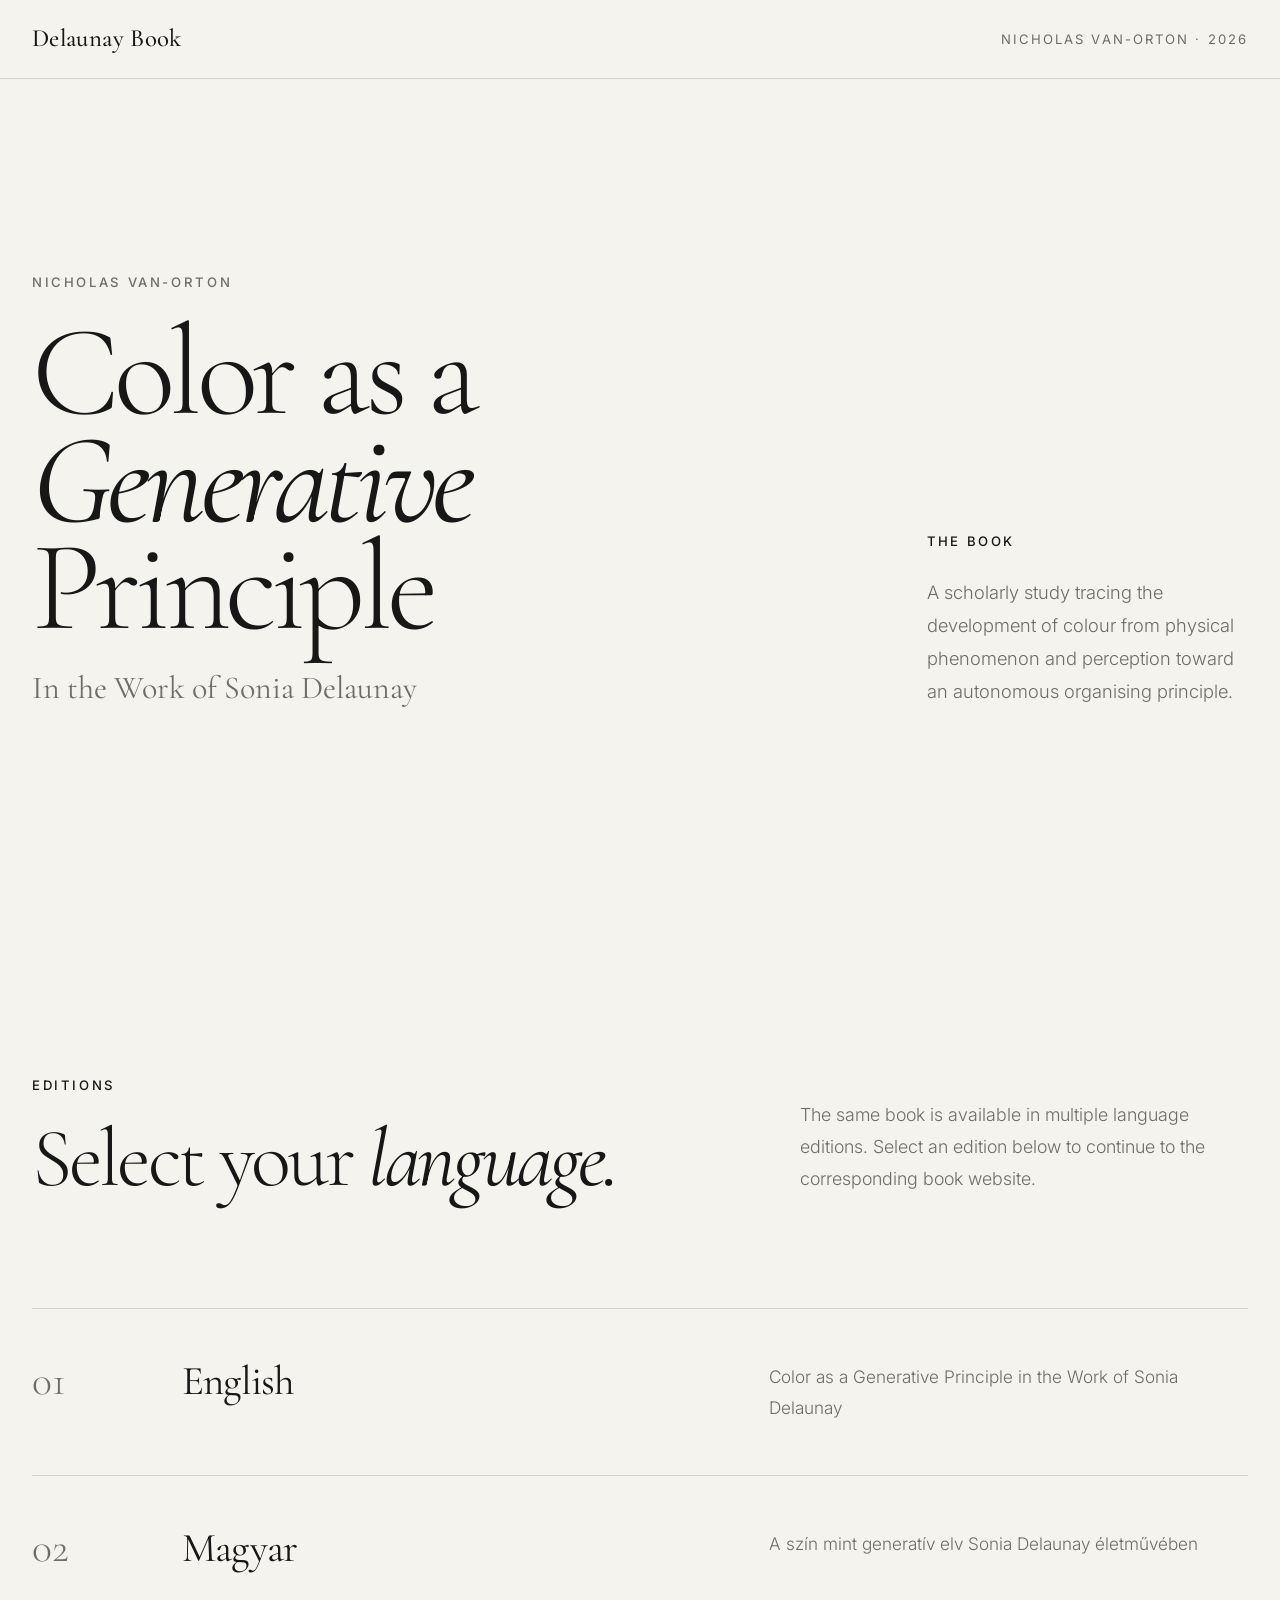
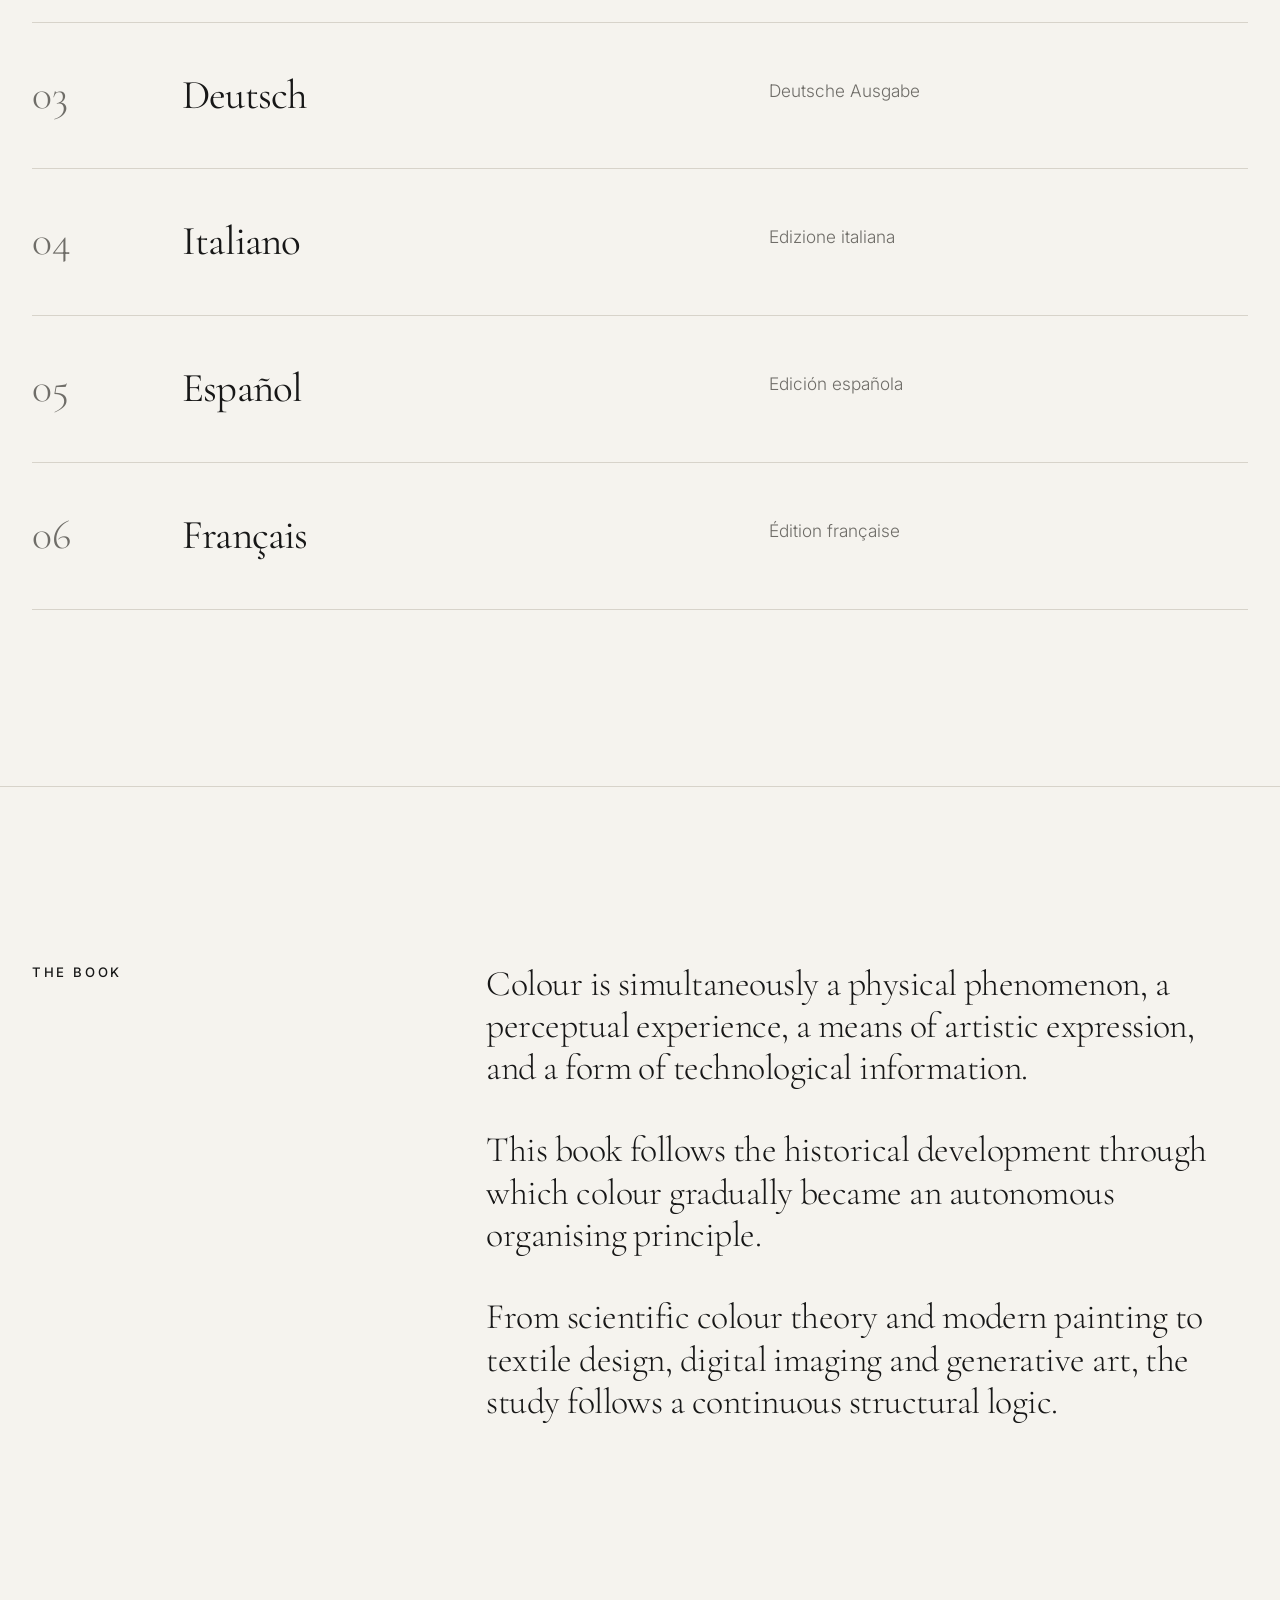
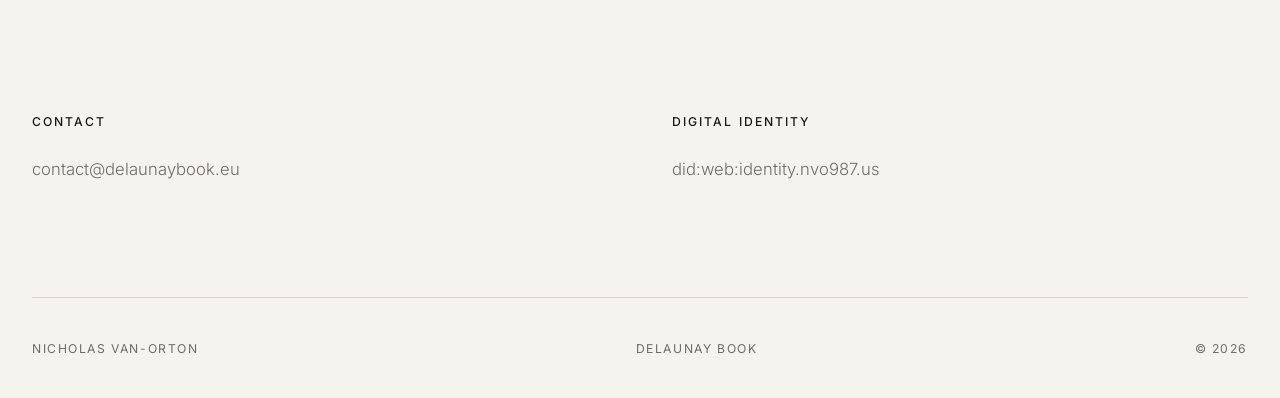
==== index.html @ d062ceaa "Add organization schema in index.html Added structured data for organization with address and geo co" ====
<!DOCTYPE html>
<html lang="en">
<head>
    <meta charset="UTF-8">
    <meta name="viewport" content="width=device-width, initial-scale=1.0">

    <title>DELAUNAY BOOK | Color as a Generative Principle in the Work of Sonia Delaunay | Nicholas Van-Orton | NVO987</title>

    <meta name="description" content="NVO987 is a multidisciplinary artistic and cultural initiative exploring the intersections of visual culture and art history.DELAUNAY BOOK — Color as a Generative Principle in the Work of Sonia Delaunay by Nicholas Van-Orton. The official multilingual book landing page.">
    <meta name="keywords" content="Delaunay Book, Sonia Delaunay, Nicholas Van-Orton, Color as a Generative Principle, colour theory, modern art, contemporary art, art history, visual culture, Simultanism, generative art, digital imaging, scholarly book, artistic research">
    <meta name="author" content="Nicholas Van-Orton">
    <meta name="robots" content="index, follow, max-image-preview:large">

    <link rel="canonical" href="https://delaunaybook.eu/">

    <link rel="stylesheet" href="style.css">

    <link rel="preconnect" href="https://fonts.googleapis.com">
    <link rel="preconnect" href="https://fonts.gstatic.com" crossorigin>
    <link href="https://fonts.googleapis.com/css2?family=Cormorant+Garamond:ital,wght@0,300;0,400;0,500;1,400&family=Inter:wght@300;400;500&display=swap" rel="stylesheet">

    <meta property="og:type" content="website">
    <meta property="og:site_name" content="DELAUNAY BOOK">
    <meta property="og:title" content="Color as a Generative Principle in the Work of Sonia Delaunay">
    <meta property="og:description" content="A multilingual scholarly publication exploring colour, structure, textile design, digital imaging and generative art.">
    <meta property="og:url" content="https://delaunaybook.eu/">
    <meta property="og:locale" content="en_US">
    <meta property="og:locale:alternate" content="hu_HU">
    <meta property="og:locale:alternate" content="de_DE">
    <meta property="og:image" content="https://delaunaybook.eu/og-cover.jpg">
    <meta property="og:image:alt" content="DELAUNAY BOOK — Color as a Generative Principle in the Work of Sonia Delaunay">

    <meta name="twitter:card" content="summary_large_image">
    <meta name="twitter:title" content="Color as a Generative Principle in the Work of Sonia Delaunay">
    <meta name="twitter:description" content="DELAUNAY BOOK by Nicholas Van-Orton. A multilingual scholarly publication on colour, structure and generative art.">
    <meta name="twitter:image" content="https://delaunaybook.eu/assets/images/og-cover.jpg">

<link rel="apple-touch-icon" sizes="57x57" href="/apple-icon-57x57.png">
<link rel="apple-touch-icon" sizes="60x60" href="/apple-icon-60x60.png">
<link rel="apple-touch-icon" sizes="72x72" href="/apple-icon-72x72.png">
<link rel="apple-touch-icon" sizes="76x76" href="/apple-icon-76x76.png">
<link rel="apple-touch-icon" sizes="114x114" href="/apple-icon-114x114.png">
<link rel="apple-touch-icon" sizes="120x120" href="/apple-icon-120x120.png">
<link rel="apple-touch-icon" sizes="144x144" href="/apple-icon-144x144.png">
<link rel="apple-touch-icon" sizes="152x152" href="/apple-icon-152x152.png">
<link rel="apple-touch-icon" sizes="180x180" href="/apple-icon-180x180.png">
<link rel="icon" type="image/png" sizes="192x192"  href="/android-icon-192x192.png">
<link rel="icon" type="image/png" sizes="32x32" href="/favicon-32x32.png">
<link rel="icon" type="image/png" sizes="96x96" href="/favicon-96x96.png">
<link rel="icon" type="image/png" sizes="16x16" href="/favicon-16x16.png">
<link rel="manifest" href="/manifest.json">
<meta name="msapplication-TileColor" content="#ffffff">
<meta name="msapplication-TileImage" content="/ms-icon-144x144.png">
<meta name="theme-color" content="#ffffff">

<!-- DID document -->
<link rel="alternate" type="application/did+json" href="https://identity.nvo987.us/.well-known/did.json">

<!-- DID domain linkage proof -->
<link rel="alternate" type="application/did+ld+json" href="https://identity.nvo987.us/.well-known/did-configuration.json">

<!-- Canonical DID -->
<meta name="did" content="did:web:identity.nvo987.us">

<!-- Identity authority -->
<link rel="me" href="https://identity.nvo987.us">
	
<script type="application/ld+json">
{
  "@context": "https://schema.org",
  "@type": "Organization",
  "@id": "https://nvo987.fr/#organization",
  "name": "NVO987 – Culture Visuelle Moderne et Contemporaine",
  "url": "https://nvo987.fr/",
  "sameAs": [
    "https://www.wikidata.org/wiki/Q141086020",
    "https://www.openstreetmap.org/node/1409757849"
  ],
  "address": {
    "@type": "PostalAddress",
    "streetAddress": "44 Rue Pasquier",
    "postalCode": "75008",
    "addressLocality": "Paris",
    "addressCountry": "FR"
  },
  "geo": {
    "@type": "GeoCoordinates",
    "latitude": 48.8748353,
    "longitude": 2.3240104
  }
}
</script>


    
    <script type="application/ld+json">
    {
      "@context": "https://schema.org",
      "@graph": [
        {
       "@type": "Person",
       "@id": "https://nvo987.us#person",
       "name": "Nicholas Van-Orton",
       "jobTitle": "Independent researcher, founder of NVO987 Association",
       "url": "https://nvo987.us",
       "memberOf": {
       "@id": "https://nvo987.fr#organization"
       },
       "identifier": {
       "@type": "PropertyValue",
       "propertyID": "DID Document",
        "value": "https://identity.nvo987.us/.well-known/did.json"
           }, 
            "sameAs": [
            "https://nexarium.us",
             "https://nvo987.us",
             "https://nvo987.eu",
             "https://nvo987.fr",
             "https://nvo987.ai.in",
             "https://did.ai.in",
             "https://kellycode.us",
             "https://identity.ai.in",
	         "https://nvo987.in",
             "https://web3.internet.in", 
             "https://delaunaybook.us", 
             "https://delaunaybook.eu", 
             "https://osf.io/t8bek/", 
             "https://orcid.org/0009-0007-4628-1871",
	         "https://isni.org/isni/0000000529640885",
             "https://www.wikidata.org/wiki/Q137675227",
             "https://www.wikidata.org/wiki/Q140936124",
             "https://www.wikidata.org/wiki/Q140529224",
             "https://www.wikidata.org/wiki/Q140528834",
             "https://www.wikidata.org/wiki/Q137674546", 
             "https://meta.wikimedia.org/wiki/User:NVO987-ASSOCIATION",
	         "https://independent.academia.edu/nvo987",
	         "https://www.linkedin.com/in/nvo987/",
	         "https://profile.hcommons.org/members/nicholasvanorton/",
             "https://www.webofscience.com/wos/author/record/PDY-1682-2025",
             "https://www.researchgate.net/profile/Nicholas-Van-Orton",
             "https://www.lens.org/lens/profile/nicholas-van-orton/",
             "https://openalex.org/authors/A5120949417",
             "https://cv.hal.science/van-orton-nicholas",
             "https://scholar.google.com/citations?user=iRM-GNQAAAAJ&hl",
	         "https://app.ens.domains/nvo987.eth",
             "https://nvo987.eth.limo/",
	         "https://archive.org/details/@nicholas_van-orton",
             "https://bsky.app/profile/nvo987.us",
             "https://gravatar.com/nvo987",
             "https://europepmc.org/authors/0009-0007-4628-1871",
	         "https://github.com/nvo987-art-history",
	         "https://github.com/nvo987",
	          "https://x.com/nvo987",
      "https://instagram.com/nvo987/",
      "https://www.facebook.com/nvo987/",
      "https://www.threads.com/@nvo987",
      "https://www.tiktok.com/@nvo987",
      "https://www.snapchat.com/@art-nvo987",
      "https://mastodon.social/@nvo987",
      "https://mastodon.art/@nvo987",
      "https://pixelfed.social/nvo987",
      "https://misskey.art/@nvo987",
      "https://misskey.design/@nvo987",
      "https://smugcat.moe/@nvo987",
      "https://www.youtube.com/@nvo987-art-history",
      "https://nvo987.substack.com/",
      "https://pinterest.com/nvo987identity/",
      "https://open.spotify.com/user/uti1pape8u8fm5vcoxfq23hdo",
      "https://www.twitch.tv/nvo987/",
      "https://www.reddit.com/user/Grand_Service448/",
      "https://t.me/nvo987",
      "https://wa.me/36702674440", 
	   "https://gitlab.com/nvo987-art-history"
          ]
        },
        {
  "@type": "Organization",
  "@id": "https://nvo987.fr#organization",
  "name": "NVO987 – Culture Visuelle Moderne et Contemporaine Association",
  "alternateName": [
    "NVO987 Association",
    "NVO987 – Culture Visuelle Moderne et Contemporaine"
  ],
  "url": "https://nvo987.fr",
  "foundingDate": "2026",
  "address": {
    "@type": "PostalAddress",
    "streetAddress": "44 Rue Pasquier",
    "postalCode": "75008",
    "addressLocality": "Paris",
    "addressCountry": "FR"
  },
  "founder": {
    "@id": "https://nvo987.us#person"
  }
},
        {
      "@type": "Book",
      "@id": "https://delaunaybook.us/#book-hu-print",
      "name": "A szín mint generatív elv Sonia Delaunay életművében",
      "url": "https://delaunaybook.us",
      "inLanguage": "hu",
      "bookFormat": "https://schema.org/Paperback",
      "author": {
        "@id": "https://nvo987.us#person"
      },
      "publisher": {
        "@id": "https://nvo987.fr#organization"
      },
      "isbn": "978-615-83133-0-8",
      "identifier": {
        "@type": "PropertyValue",
        "propertyID": "DOI",
        "value": "10.17613/y22fc-g0f98"
      },
      "sameAs": [
        "https://doi.org/10.17613/y22fc-g0f98"
      ]
    },

    {
      "@type": "Book",
      "@id": "https://delaunaybook.us/#book-hu-pdf",
      "name": "A szín mint generatív elv Sonia Delaunay életművében (PDF)",
      "url": "https://delaunaybook.us",
      "inLanguage": "hu",
      "bookFormat": "https://schema.org/EBook",
      "author": {
        "@id": "https://nvo987.us#person"
      },
      "publisher": {
        "@id": "https://nvo987.fr#organization"
      },
      "isbn": "978-615-83133-1-5",
      "isPartOf": {
        "@id": "https://delaunaybook.us/#book-hu-print"
      }
    },

    {
      "@type": "Book",
      "@id": "https://delaunaybook.us/#book-hu-epub",
      "name": "A szín mint generatív elv Sonia Delaunay életművében (EPUB)",
      "url": "https://delaunaybook.us",
      "inLanguage": "hu",
      "bookFormat": "https://schema.org/EBook",
      "author": {
        "@id": "https://nvo987.us#person"
      },
      "publisher": {
        "@id": "https://nvo987.fr#organization"
      },
      "isbn": "978-615-83133-2-2",
      "isPartOf": {
        "@id": "https://delaunaybook.us/#book-hu-print"
      }
    },
    {
      "@type": "Book",
      "@id": "https://delaunaybook.us/#book-en-print",
      "name": "Color as a Generative Principle in the Work of Sonia Delaunay",
      "url": "https://delaunaybook.us",
      "inLanguage": "en",
      "bookFormat": "https://schema.org/Paperback",
      "author": {
        "@id": "https://nvo987.us#person"
      },
      "publisher": {
        "@id": "https://nvo987.fr#organization"
      },
      "isbn": "978-615-83133-5-3",
      "identifier": {
        "@type": "PropertyValue",
        "propertyID": "DOI",
        "value": "10.17613/802rd-bjr69"
      },
      "sameAs": [
        "https://doi.org/10.17613/802rd-bjr69"
      ]
    },
    {
      "@type": "Book",
      "@id": "https://delaunaybook.us/#book-en-epub",
      "name": "Color as a Generative Principle in the Work of Sonia Delaunay (EPUB)",
      "url": "https://delaunaybook.us",
      "inLanguage": "en",
      "bookFormat": "https://schema.org/EBook",
      "author": {
        "@id": "https://nvo987.us#person"
      },
      "publisher": {
        "@id": "https://nvo987.fr#organization"
      },
      "isbn": "978-615-83133-6-0",
      "isPartOf": {
        "@id": "https://delaunaybook.us/#book-en-print"
      }
    },
    {
      "@type": "Book",
      "@id": "https://delaunaybook.us/#book-en-pdf",
      "name": "Color as a Generative Principle in the Work of Sonia Delaunay (PDF)",
      "url": "https://delaunaybook.us",
      "inLanguage": "en",
      "bookFormat": "https://schema.org/EBook",
      "author": {
        "@id": "https://nvo987.us#person"
      },
      "publisher": {
        "@id": "https://nvo987.fr#organization"
      },
      "isbn": "9786150260921",
      "isPartOf": {
        "@id": "https://delaunaybook.us/#book-en-print"
      }
    },
    {
      "@type": "Book",
      "@id": "https://doi.org/10.17613/y22fc-g0f98",
      "name": "A szín mint generatív elv Sonia Delaunay életművében",
      "url": "https://doi.org/10.17613/y22fc-g0f98",
      "author": {
        "@id": "https://nvo987.us#person"
      },
      "inLanguage": "hu",
      "identifier": {
        "@type": "PropertyValue",
        "propertyID": "DOI",
        "value": "10.17613/y22fc-g0f98"
      }
    },
    {
      "@type": "Book",
      "@id": "https://doi.org/10.17613/802rd-bjr69",
      "name": "Color as a Generative Principle in the Work of Sonia Delaunay",
      "url": "https://doi.org/10.17613/802rd-bjr69",
      "author": {
        "@id": "https://nvo987.us#person"
      },
      "inLanguage": "en",
      "identifier": {
        "@type": "PropertyValue",
        "propertyID": "DOI",
        "value": "10.17613/802rd-bjr69"
      }
    },
    {
      "@type": "ScholarlyArticle",
      "@id": "https://doi.org/10.2139/ssrn.6007654",
      "name": "Color as a Generative Principle in the Work of Sonia Delaunay",
      "headline": "Color as a Generative Principle in the Work of Sonia Delaunay",
      "image": "https://delaunaybook.us/images/image.png",
      "url": "https://doi.org/10.2139/ssrn.6007654",
      "author": {
        "@id": "https://nvo987.us#person"
      },
      "inLanguage": "en",
      "isBasedOn": {
        "@id": "https://delaunaybook.us/#book-en-print"
      },
      "identifier": {
        "@type": "PropertyValue",
        "propertyID": "DOI",
        "value": "10.2139/ssrn.6007654"
      },
      "sameAs": [
        "https://doi.org/10.2139/ssrn.6007654"
      ]
    },
    {
      "@type": "ScholarlyArticle",
      "@id": "https://doi.org/10.2139/ssrn.6131506",
      "name": "Interdisciplinary Foundation Edition",
      "headline": "Interdisciplinary Foundation Edition",
      "image": "https://delaunaybook.us/images/image.png",
      "url": "https://doi.org/10.2139/ssrn.6131506",
      "author": {
        "@id": "https://nvo987.us#person"
      },
      "inLanguage": "en",
      "isBasedOn": {
        "@id": "https://delaunaybook.us/#book-en-print"
      },
      "identifier": {
        "@type": "PropertyValue",
        "propertyID": "DOI",
        "value": "10.2139/ssrn.6131506"
      },
      "sameAs": [
        "https://doi.org/10.2139/ssrn.6131506"
      ]
    },
    {
      "@type": "CreativeWork",
      "@id": "https://archive.org/details/v-9-1-color-as-a-generative-principle-in-the-work-of-sonia-delaunay",
      "name": "V.9.1 — Color as a Generative Principle in the Work of Sonia Delaunay",
      "url": "https://archive.org/details/v-9-1-color-as-a-generative-principle-in-the-work-of-sonia-delaunay",
      "author": {
        "@id": "https://nvo987.us#person"
      },
      "about": {
        "@type": "Person",
        "name": "Sonia Delaunay"
      },
      "isBasedOn": {
        "@id": "https://delaunaybook.us/#book-en"
      }
    }
  ]
}
    </script>
</head>

</head>


<body>


<!-- ======================================================
     NAVIGATION
====================================================== -->

<header class="site-nav">

    <div class="nav-inner">

        <a
            class="nav-brand"
            href="#top"
            aria-label="Delaunay Book — Home"
        >
            Delaunay Book
        </a>

        <span class="nav-meta">
            Nicholas Van-Orton · 2026
        </span>

    </div>

</header>


<main id="top">


<!-- ======================================================
     HERO
====================================================== -->

<section
    class="hero"
    aria-labelledby="hero-title"
>

    <div class="hero-copy">

        <p class="kicker">
            Nicholas Van-Orton
        </p>

        <h1
            id="hero-title"
            class="hero-title"
        >
            Color as a
            <em>Generative</em>
            Principle
        </h1>

        <p class="hero-subtitle">
            In the Work of Sonia Delaunay
        </p>

    </div>


    <div class="hero-index">

        <p class="hero-index-number">
            The Book
        </p>

        <p class="hero-index-text">
            A scholarly study tracing the development
            of colour from physical phenomenon and
            perception toward an autonomous organising
            principle.
        </p>

    </div>

</section>


<!-- ======================================================
     LANGUAGE EDITIONS
====================================================== -->

<section
    class="index"
    aria-labelledby="language-title"
>

    <div class="index-head">

        <div>

            <p class="section-label">
                Editions
            </p>

            <h2
                id="language-title"
                class="index-title"
            >
                Select your
                <em>language.</em>
            </h2>

        </div>


        <p class="index-note">
            The same book is available in multiple
            language editions. Select an edition below
            to continue to the corresponding book
            website.
        </p>

    </div>


    <div class="theme-list">


        <a
            class="theme"
            href="https://delaunaybook.us "
            aria-label="English edition"
        >

            <span class="theme-number">
                01
            </span>

            <h3 class="theme-title">
                English
            </h3>

            <p class="theme-description">
                Color as a Generative Principle in the
                Work of Sonia Delaunay
            </p>

        </a>


        <a
            class="theme"
            href="/hu-szin-nvo987.html"
            aria-label="Hungarian edition"
        >

            <span class="theme-number">
                02
            </span>

            <h3 class="theme-title">
                Magyar
            </h3>

            <p class="theme-description">
                A szín mint generatív elv
                Sonia Delaunay életművében
            </p>

        </a>


        <a
            class="theme"
            href="/de/"
            aria-label="German edition"
        >

            <span class="theme-number">
                03
            </span>

            <h3 class="theme-title">
                Deutsch
            </h3>

            <p class="theme-description">
                Deutsche Ausgabe
            </p>

        </a>


        <a
            class="theme"
            href="/it/"
            aria-label="Italian edition"
        >

            <span class="theme-number">
                04
            </span>

            <h3 class="theme-title">
                Italiano
            </h3>

            <p class="theme-description">
                Edizione italiana
            </p>

        </a>


        <a
            class="theme"
            href="/es/"
            aria-label="Spanish edition"
        >

            <span class="theme-number">
                05
            </span>

            <h3 class="theme-title">
                Español
            </h3>

            <p class="theme-description">
                Edición española
            </p>

        </a>


        <a
            class="theme"
            href="/fr/"
            aria-label="French edition"
        >

            <span class="theme-number">
                06
            </span>

            <h3 class="theme-title">
                Français
            </h3>

            <p class="theme-description">
                Édition française
            </p>

        </a>


    </div>

</section>


<!-- ======================================================
     BOOK
====================================================== -->

<section
    class="structure"
    aria-labelledby="book-title"
>

    <div class="structure-grid">

        <div>

            <h2
                id="book-title"
                class="section-label"
            >
                The Book
            </h2>

        </div>


        <div class="structure-copy">

            <p>
                Colour is simultaneously a physical
                phenomenon, a perceptual experience,
                a means of artistic expression, and
                a form of technological information.
            </p>

            <p>
                This book follows the historical
                development through which colour
                gradually became an autonomous
                organising principle.
            </p>

            <p>
                From scientific colour theory and
                modern painting to textile design,
                digital imaging and generative art,
                the study follows a continuous
                structural logic.
            </p>

        </div>

    </div>

</section>


<!-- ======================================================
     FOOTER
====================================================== -->

<footer class="footer">


    <div class="footer-top">

        <div>

            <h3 class="footer-heading">
                Contact
            </h3>

            <a
                class="footer-link"
                href="mailto:contact@delaunaybook.eu"
            >
                contact@delaunaybook.eu
            </a>

        </div>


        <div>

            <h3 class="footer-heading">
                Digital Identity
            </h3>

            <a
                class="footer-link"
                href="https://identity.nvo987.us"
            >
                did:web:identity.nvo987.us
            </a>

        </div>

    </div>


    <div class="footer-bottom">

        <span>
            Nicholas Van-Orton
        </span>

        <span>
            Delaunay Book
        </span>

        <span>
            © 2026
        </span>

    </div>


</footer>


</main>

</body>

  </html>
---- style.css ----
/* =========================================================
   DELAUNAY BOOK
   Editorial / Art Book / Scholarly Publication
   ========================================================= */

:root {
    --paper: #f5f3ee;
    --ink: #171717;
    --muted: #6f6d68;
    --line: #d7d3ca;
    --accent: #8b3f32;

    --serif: "Cormorant Garamond", Georgia, serif;
    --sans: "Inter", Arial, sans-serif;

    --page-width: 1440px;
    --text-width: 760px;

    --space-xs: 0.5rem;
    --space-sm: 1rem;
    --space-md: 2rem;
    --space-lg: 4rem;
    --space-xl: 7rem;
    --space-xxl: 11rem;
}


/* =========================================================
   RESET
   ========================================================= */

*,
*::before,
*::after {
    box-sizing: border-box;
}

html {
    scroll-behavior: smooth;
}

body {
    margin: 0;
    background: var(--paper);
    color: var(--ink);
    font-family: var(--sans);
    font-size: 1.2rem;
    font-weight: 300;
    line-height: 1.75;
    -webkit-font-smoothing: antialiased;
    text-rendering: optimizeLegibility;
}

img {
    display: block;
    max-width: 100%;
}

a {
    color: inherit;
    text-decoration: none;
}

button,
a {
    -webkit-tap-highlight-color: transparent;
}


/* =========================================================
   GLOBAL TYPOGRAPHY
   ========================================================= */

p,
h1,
h2,
h3 {
    margin-top: 0;
}

p {
    margin-bottom: 1.75rem;
}

em {
    font-family: var(--serif);
    font-style: italic;
    font-weight: 400;
}


/* =========================================================
   NAVIGATION
   ========================================================= */

.site-nav {
    width: 100%;
    border-bottom: 1px solid var(--line);
}

.nav-inner {
    width: min(100% - 4rem, var(--page-width));
    min-height: 78px;
    margin: 0 auto;

    display: flex;
    align-items: center;
    justify-content: space-between;
    gap: 2rem;
}

.nav-brand {
    font-family: var(--serif);
    font-size: 1.55rem;
    font-weight: 500;
    letter-spacing: 0.015em;
}

.nav-meta {
    color: var(--muted);
    font-size: 0.82rem;
    font-weight: 400;
    letter-spacing: 0.16em;
    text-transform: uppercase;
}


/* =========================================================
   HERO
   ========================================================= */

.hero {
    width: min(100% - 4rem, var(--page-width));
    min-height: calc(100vh - 79px);
    margin: 0 auto;

    display: grid;
    grid-template-columns: minmax(0, 1.55fr) minmax(280px, 0.65fr);
    align-items: center;
    gap: clamp(4rem, 10vw, 12rem);

    padding: var(--space-xxl) 0;
}

.hero-copy {
    max-width: 900px;
}

.kicker {
    margin-bottom: 1.75rem;

    color: var(--muted);
    font-size: 0.82rem;
    font-weight: 500;
    letter-spacing: 0.2em;
    line-height: 1.4;
    text-transform: uppercase;
}

.hero-title {
    max-width: 850px;
    margin-bottom: 1.75rem;

    font-family: var(--serif);
    font-size: clamp(5.5rem, 10vw, 10.5rem);
    font-weight: 300;
    letter-spacing: -0.045em;
    line-height: 0.84;
}

.hero-title em {
    display: inline-block;
}

.hero-subtitle {
    max-width: 680px;
    margin: 0;

    color: var(--muted);
    font-family: var(--serif);
    font-size: clamp(1.7rem, 2.5vw, 2.55rem);
    font-weight: 400;
    line-height: 1.15;
}

.hero-index {
    align-self: end;
    max-width: 360px;
    padding-bottom: 1rem;
}

.hero-index-number {
    margin-bottom: 1.4rem;

    font-size: 0.82rem;
    font-weight: 500;
    letter-spacing: 0.18em;
    text-transform: uppercase;
}

.hero-index-text {
    margin: 0;

    color: var(--muted);
    font-size: 1.15rem;
    line-height: 1.8;
}


/* =========================================================
   SHARED SECTION LABEL
   ========================================================= */

.section-label {
    margin: 0;

    font-size: 0.82rem;
    font-weight: 500;
    letter-spacing: 0.2em;
    line-height: 1.4;
    text-transform: uppercase;
}


/* =========================================================
   INTRODUCTION
   ========================================================= */

.intro {
    border-top: 1px solid var(--line);
}

.intro-grid {
    width: min(100% - 4rem, var(--page-width));
    margin: 0 auto;

    display: grid;
    grid-template-columns: minmax(180px, 0.6fr) minmax(0, 1.4fr);
    gap: clamp(4rem, 10vw, 12rem);

    padding: var(--space-xxl) 0;
}

.intro-lead {
    max-width: var(--text-width);
    margin-bottom: 2.75rem;

    font-family: var(--serif);
    font-size: clamp(2.3rem, 4vw, 4rem);
    font-weight: 300;
    letter-spacing: -0.02em;
    line-height: 1.05;
}

.intro-copy {
    max-width: 720px;
    margin-bottom: 0;

    color: var(--muted);
    font-size: 1.2rem;
    line-height: 1.9;
}


/* =========================================================
   BOOK DATA
   ========================================================= */

.book-data {
    width: min(100% - 4rem, var(--page-width));
    margin: 0 auto;

    border-top: 1px solid var(--line);
    border-bottom: 1px solid var(--line);

    display: grid;
    grid-template-columns: repeat(4, 1fr);
}

.data-item {
    min-height: 170px;
    padding: 2.25rem 1.75rem;

    display: flex;
    flex-direction: column;
    justify-content: space-between;

    border-right: 1px solid var(--line);
}

.data-item:first-child {
    padding-left: 0;
}

.data-item:last-child {
    padding-right: 0;
    border-right: 0;
}

.data-label {
    color: var(--muted);
    font-size: 0.76rem;
    font-weight: 500;
    letter-spacing: 0.17em;
    text-transform: uppercase;
}

.data-value {
    font-family: var(--serif);
    font-size: 1.7rem;
    font-weight: 400;
    line-height: 1.1;
}


/* =========================================================
   STUDY / CHAPTER INDEX
   ========================================================= */

.index {
    width: min(100% - 4rem, var(--page-width));
    margin: 0 auto;

    padding: var(--space-xxl) 0;
}

.index-head {
    display: grid;
    grid-template-columns: minmax(0, 1fr) minmax(280px, 0.7fr);
    gap: clamp(4rem, 10vw, 12rem);

    padding-bottom: var(--space-xl);
}

.index-title {
    max-width: 700px;
    margin: 1.75rem 0 0;

    font-family: var(--serif);
    font-size: clamp(4rem, 6.5vw, 7.4rem);
    font-weight: 300;
    letter-spacing: -0.04em;
    line-height: 0.88;
}

.index-note {
    align-self: end;
    max-width: 420px;
    margin: 0;

    color: var(--muted);
    font-size: 1.12rem;
    line-height: 1.8;
}

.theme-list {
    border-top: 1px solid var(--line);
}

.theme {
    position: relative;

    display: grid;
    grid-template-columns: 110px minmax(280px, 0.8fr) minmax(260px, 0.7fr);
    gap: 2.5rem;

    padding: 3.25rem 0;

    border-bottom: 1px solid var(--line);
}

.theme-number {
    color: var(--muted);
    font-family: var(--serif);
    font-size: 2.6rem;
    font-weight: 300;
    line-height: 1;
}

.theme-title {
    max-width: 560px;
    margin: 0;

    font-family: var(--serif);
    font-size: clamp(2rem, 3.2vw, 3.3rem);
    font-weight: 400;
    letter-spacing: -0.02em;
    line-height: 1.02;
}

.theme-description {
    max-width: 430px;
    margin: 0;

    color: var(--muted);
    font-size: 1.08rem;
    line-height: 1.8;
}


/* =========================================================
   FEATURE — SONIA DELAUNAY
   ========================================================= */

.feature {
    width: min(100% - 4rem, var(--page-width));
    margin: 0 auto;

    padding-bottom: var(--space-xxl);
}

.feature-box {
    min-height: 680px;
    padding: clamp(3rem, 8vw, 8rem);

    display: flex;
    align-items: center;

    background: var(--ink);
    color: var(--paper);
}

.feature-copy {
    max-width: 900px;
}

.feature .kicker {
    color: #aaa79f;
}

.feature-title {
    margin-bottom: 2.25rem;

    font-family: var(--serif);
    font-size: clamp(4.7rem, 8.5vw, 8.8rem);
    font-weight: 300;
    letter-spacing: -0.045em;
    line-height: 0.86;
}

.feature-text {
    max-width: 680px;
    margin: 0;

    color: #c5c1b8;
    font-size: 1.2rem;
    line-height: 1.9;
}


/* =========================================================
   CENTRAL IDEA
   ========================================================= */

.structure {
    border-top: 1px solid var(--line);
}

.structure-grid {
    width: min(100% - 4rem, var(--page-width));
    margin: 0 auto;

    display: grid;
    grid-template-columns: minmax(180px, 0.6fr) minmax(0, 1.4fr);
    gap: clamp(4rem, 10vw, 12rem);

    padding: var(--space-xxl) 0;
}

.structure-copy {
    max-width: var(--text-width);
}

.structure-copy p {
    margin-bottom: 2.5rem;

    font-family: var(--serif);
    font-size: clamp(1.9rem, 2.8vw, 2.8rem);
    font-weight: 300;
    letter-spacing: -0.015em;
    line-height: 1.18;
}

.structure-copy p:last-child {
    margin-bottom: 0;
}


/* =========================================================
   PURCHASE
   ========================================================= */

.purchase {
    border-top: 1px solid var(--line);
    border-bottom: 1px solid var(--line);
}

.purchase-grid {
    width: min(100% - 4rem, var(--page-width));
    margin: 0 auto;

    min-height: 580px;

    display: grid;
    grid-template-columns: minmax(0, 1.2fr) minmax(280px, 0.8fr);
    align-items: center;
    gap: 6rem;

    padding: var(--space-xxl) 0;
}

.purchase-title {
    max-width: 750px;
    margin: 1.75rem 0;

    font-family: var(--serif);
    font-size: clamp(4rem, 6.5vw, 7rem);
    font-weight: 300;
    letter-spacing: -0.04em;
    line-height: 0.9;
}

.purchase-copy {
    max-width: 620px;
    margin: 0;

    color: var(--muted);
    font-family: var(--serif);
    font-size: 1.55rem;
    line-height: 1.35;
}

.purchase-link {
    min-height: 82px;
    padding: 0 1.75rem;

    display: flex;
    align-items: center;
    justify-content: space-between;
    gap: 2rem;

    border-top: 1px solid var(--ink);
    border-bottom: 1px solid var(--ink);

    font-size: 0.82rem;
    font-weight: 500;
    letter-spacing: 0.16em;
    text-transform: uppercase;

    transition:
        background-color 180ms ease,
        color 180ms ease,
        padding 180ms ease;
}

.purchase-link span:last-child {
    font-size: 1.4rem;
    font-weight: 300;
    letter-spacing: 0;
}

.purchase-link:hover {
    padding-left: 2.25rem;
    padding-right: 2.25rem;

    background: var(--ink);
    color: var(--paper);
}


/* =========================================================
   FOOTER
   ========================================================= */

.footer {
    width: min(100% - 4rem, var(--page-width));
    margin: 0 auto;
}

.footer-top {
    display: grid;
    grid-template-columns: 1fr 1fr;
    gap: 4rem;

    padding: var(--space-xl) 0;

    border-bottom: 1px solid var(--line);
}

.footer-heading {
    margin-bottom: 1.2rem;

    font-size: 0.76rem;
    font-weight: 500;
    letter-spacing: 0.17em;
    text-transform: uppercase;
}

.footer-link {
    color: var(--muted);
    font-size: 1.05rem;

    transition: color 180ms ease;
}

.footer-link:hover {
    color: var(--ink);
}

.footer-bottom {
    min-height: 100px;

    display: flex;
    align-items: center;
    justify-content: space-between;
    gap: 2rem;

    color: var(--muted);
    font-size: 0.76rem;
    font-weight: 400;
    letter-spacing: 0.13em;
    text-transform: uppercase;
}


/* =========================================================
   FOCUS STATES
   ========================================================= */

a:focus-visible {
    outline: 1px solid var(--ink);
    outline-offset: 6px;
}


/* =========================================================
   RESPONSIVE — TABLET
   ========================================================= */

@media (max-width: 1000px) {

    :root {
        --space-xl: 5rem;
        --space-xxl: 8rem;
    }

    .hero {
        grid-template-columns: 1fr;
        gap: 5rem;
    }

    .hero-index {
        align-self: auto;
        max-width: 520px;
        margin-left: auto;
    }

    .intro-grid,
    .structure-grid {
        grid-template-columns: 1fr;
        gap: 4rem;
    }

    .index-head {
        grid-template-columns: 1fr;
        gap: 3rem;
    }

    .index-note {
        max-width: 600px;
    }

    .theme {
        grid-template-columns: 80px 1fr;
    }

    .theme-description {
        grid-column: 2;
        max-width: 600px;
    }

    .purchase-grid {
        grid-template-columns: 1fr;
        gap: 4rem;
    }

    .purchase-link {
        max-width: 560px;
    }
}


/* =========================================================
   RESPONSIVE — MOBILE
   ========================================================= */

@media (max-width: 700px) {

    :root {
        --space-lg: 3rem;
        --space-xl: 4rem;
        --space-xxl: 6rem;
    }

    body {
        font-size: 1rem;
    }

    .nav-inner,
    .hero,
    .intro-grid,
    .book-data,
    .index,
    .feature,
    .structure-grid,
    .purchase-grid,
    .footer {
        width: min(100% - 2.5rem, var(--page-width));
    }

    .nav-inner {
        min-height: 64px;
    }

    .nav-brand {
        font-size: 1.4rem;
    }

    .nav-meta {
        display: none;
    }

    .hero {
        min-height: auto;
        padding-top: 7rem;
        padding-bottom: 7rem;
    }

    .hero-title {
        font-size: clamp(4rem, 17vw, 6.5rem);
    }

    .hero-subtitle {
        font-size: 1.5rem;
    }

    .hero-index {
        margin-left: 0;
    }

    .hero-index-text {
        font-size: 1rem;
    }

    .intro-grid,
    .structure-grid {
        gap: 2.5rem;
    }

    .intro-lead {
        font-size: 2rem;
    }

    .intro-copy {
        font-size: 1rem;
    }

    .book-data {
        display: block;
    }

    .data-item,
    .data-item:first-child,
    .data-item:last-child {
        min-height: auto;
        padding: 1.5rem 0;

        display: flex;
        flex-direction: row;
        align-items: baseline;
        justify-content: space-between;
        gap: 1.5rem;

        border-right: 0;
        border-bottom: 1px solid var(--line);
    }

    .data-item:last-child {
        border-bottom: 0;
    }

    .data-value {
        text-align: right;
        font-size: 1.25rem;
    }

    .index-title {
        font-size: clamp(3.2rem, 15vw, 5rem);
    }

    .theme {
        grid-template-columns: 50px 1fr;
        gap: 1rem;

        padding: 2.5rem 0;
    }

    .theme-number {
        font-size: 1.5rem;
    }

    .theme-title {
        font-size: 2rem;
    }

    .theme-description {
        grid-column: 2;
        font-size: 0.98rem;
    }

    .feature-box {
        min-height: 500px;
        padding: 3rem 2rem;
    }

    .feature-title {
        font-size: clamp(3.8rem, 16vw, 6rem);
    }

    .feature-text {
        font-size: 1rem;
    }

    .structure-copy p {
        font-size: 1.7rem;
    }

    .purchase-title {
        font-size: clamp(3.3rem, 15vw, 5.5rem);
    }

    .purchase-copy {
        font-size: 1.3rem;
    }

    .purchase-link {
        min-height: 68px;
        font-size: 0.72rem;
    }

    .footer-top {
        grid-template-columns: 1fr;
        gap: 2.5rem;
    }

    .footer-link {
        font-size: 0.95rem;
    }

    .footer-bottom {
        min-height: auto;
        padding: 1.5rem 0;

        align-items: flex-start;
        flex-direction: column;
        gap: 0.65rem;
    }
}


/* =========================================================
   REDUCED MOTION
   ========================================================= */

@media (prefers-reduced-motion: reduce) {

    html {
        scroll-behavior: auto;
    }

    *,
    *::before,
    *::after {
        transition: none !important;
    }
   }
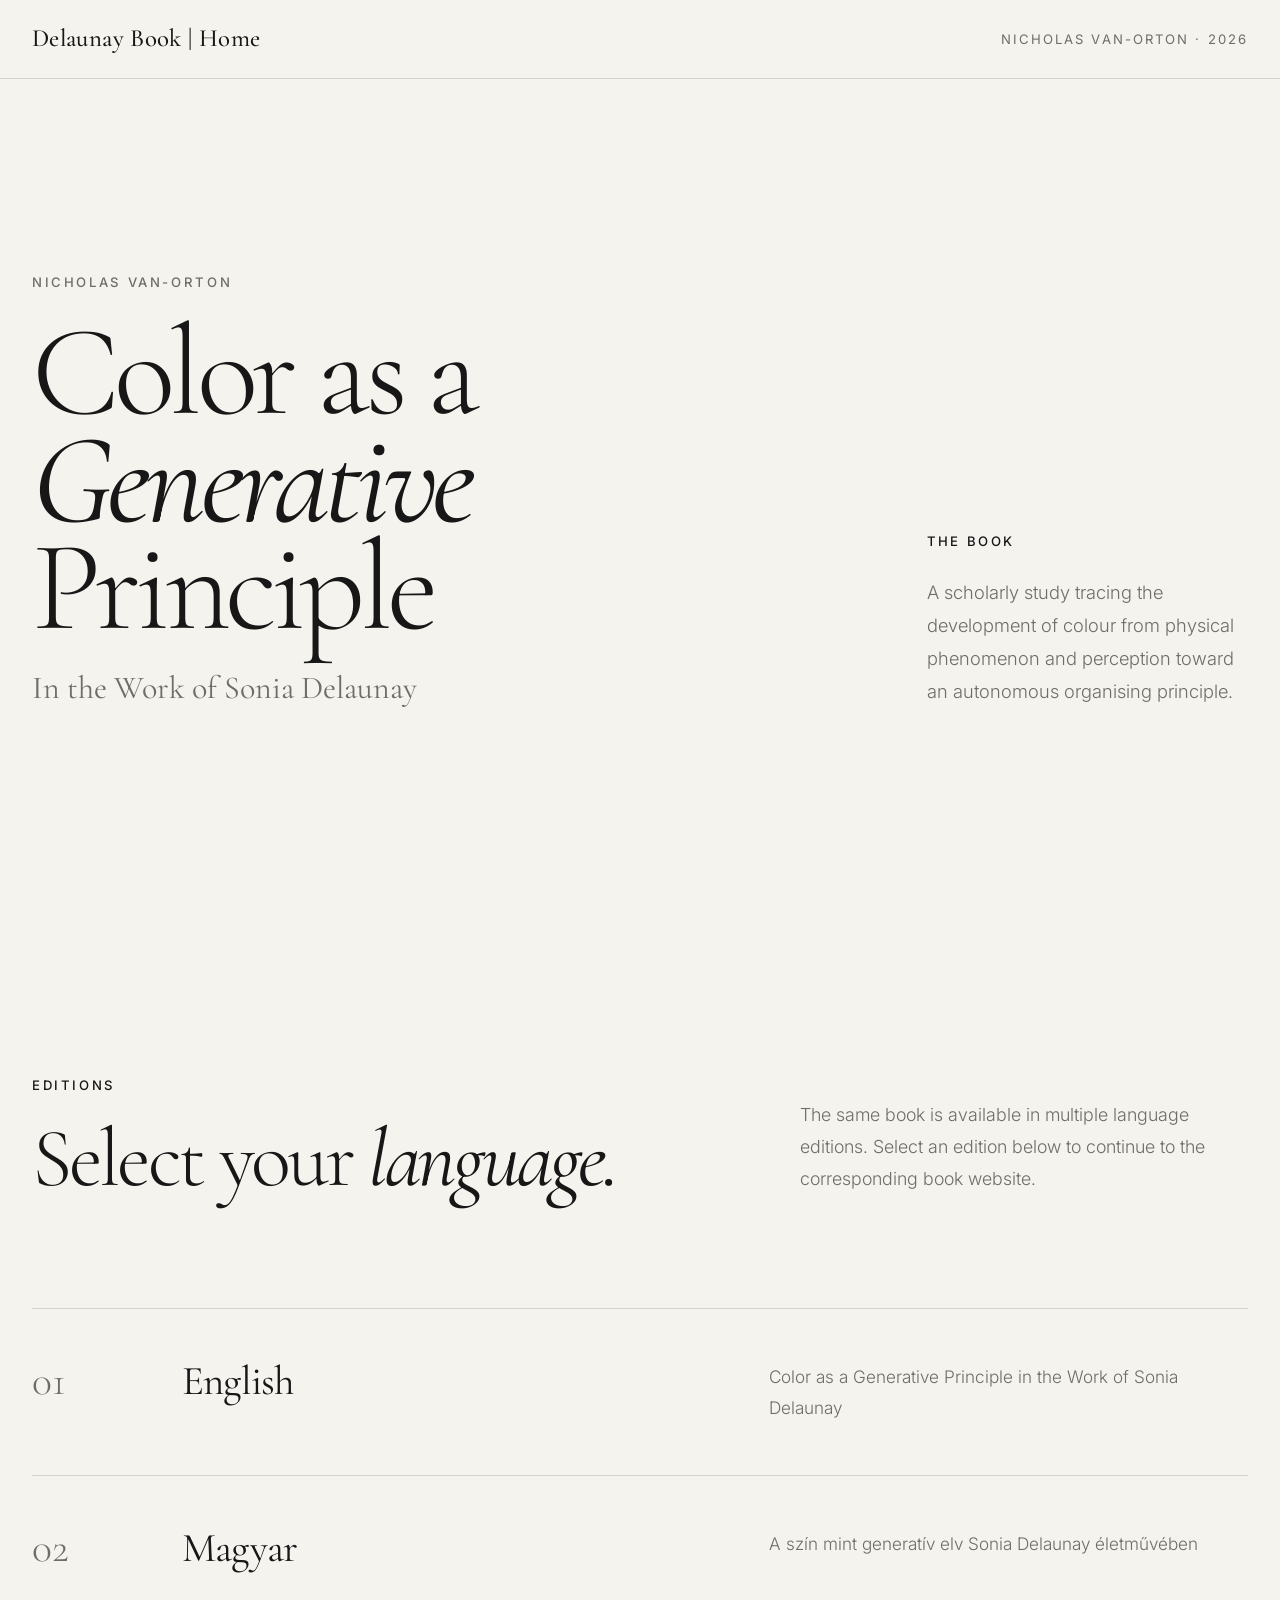
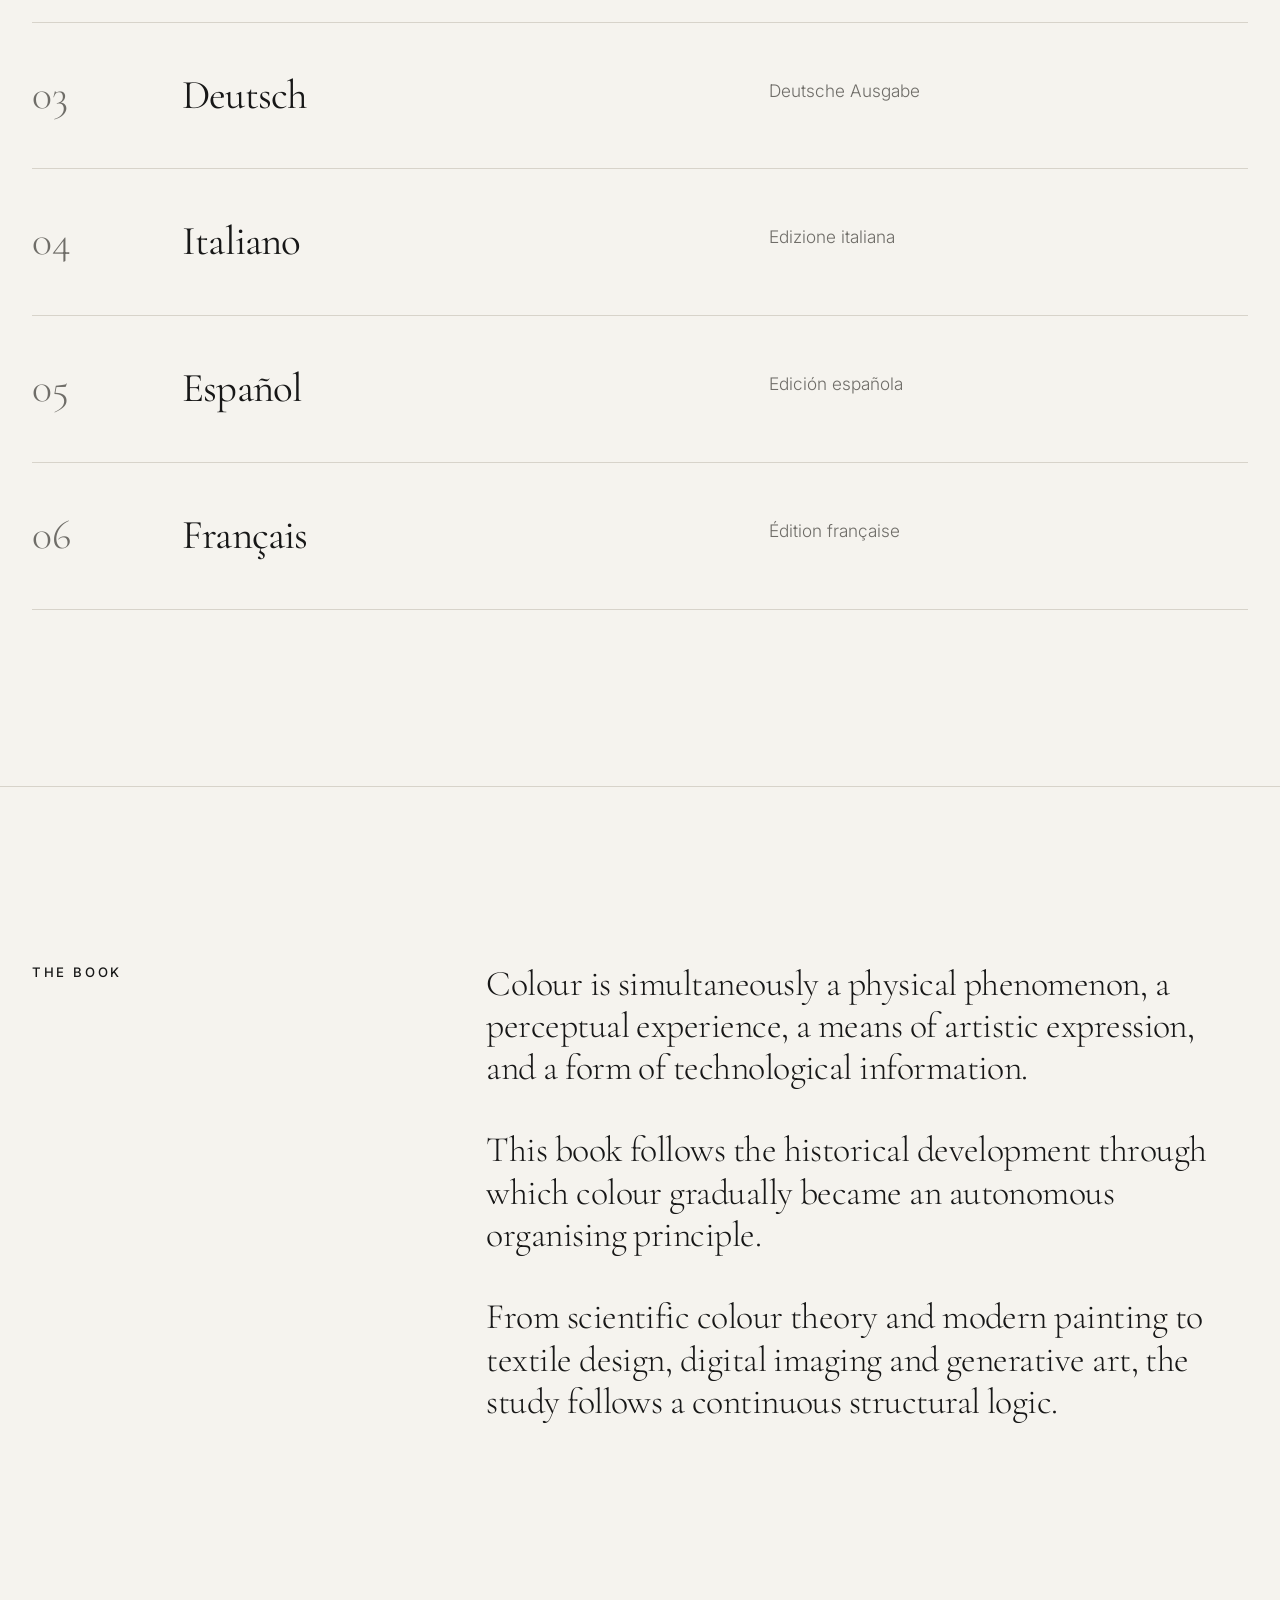
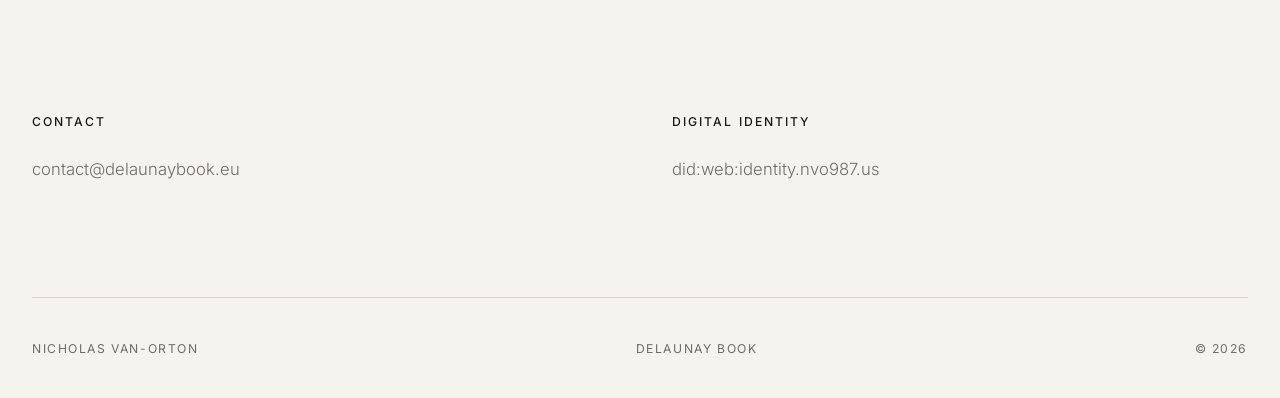
==== commit 6f42ccce: "Update navigation brand text to include 'Home'" ====
--- a/index.html
+++ b/index.html
@@ -90,8 +90,6 @@
   }
 }
 </script>
-
-
     
     <script type="application/ld+json">
     {
@@ -131,7 +129,8 @@
              "https://www.wikidata.org/wiki/Q140936124",
              "https://www.wikidata.org/wiki/Q140529224",
              "https://www.wikidata.org/wiki/Q140528834",
-             "https://www.wikidata.org/wiki/Q137674546", 
+             "https://www.wikidata.org/wiki/Q137674546",
+		     "https://www.wikidata.org/wiki/Q141086020",
              "https://meta.wikimedia.org/wiki/User:NVO987-ASSOCIATION",
 	         "https://independent.academia.edu/nvo987",
 	         "https://www.linkedin.com/in/nvo987/",
@@ -151,6 +150,7 @@
 	         "https://github.com/nvo987-art-history",
 	         "https://github.com/nvo987",
 	          "https://x.com/nvo987",
+	  "https://delaunaybook.eu",
       "https://instagram.com/nvo987/",
       "https://www.facebook.com/nvo987/",
       "https://www.threads.com/@nvo987",
@@ -430,7 +430,7 @@
             href="#top"
             aria-label="Delaunay Book — Home"
         >
-            Delaunay Book
+            Delaunay Book | Home
         </a>
 
         <span class="nav-meta">
@@ -581,7 +581,7 @@
 
         <a
             class="theme"
-            href="/de/"
+            href="https://delaunaybook.eu/de-farbe-nvo987.html"
             aria-label="German edition"
         >
 
@@ -602,7 +602,7 @@
 
         <a
             class="theme"
-            href="/it/"
+            href="https://delaunaybook.eu/it-colore-nvo987.html"
             aria-label="Italian edition"
         >
 
@@ -623,7 +623,7 @@
 
         <a
             class="theme"
-            href="/es/"
+            href="https://delaunaybook.eu/es-color-nvo987.html"
             aria-label="Spanish edition"
         >
 
@@ -644,7 +644,7 @@
 
         <a
             class="theme"
-            href="/fr/"
+            href="https://delaunaybook.eu/fr-couleur-nvo987.html"
             aria-label="French edition"
         >
 
--- a/style.css
+++ b/style.css
@@ -723,12 +723,21 @@
     }
 
     .nav-brand {
-        font-size: 1.4rem;
-    }
-
-    .nav-meta {
-        display: none;
-    }
+    font-size: 1.4rem;
+}
+
+.nav-meta {
+    display: flex;
+    align-items: center;
+    gap: 0.45rem;
+
+    color: var(--muted);
+    font-size: 0.72rem;
+    font-weight: 400;
+    letter-spacing: 0.12em;
+    text-transform: uppercase;
+    white-space: nowrap;
+} 
 
     .hero {
         min-height: auto;
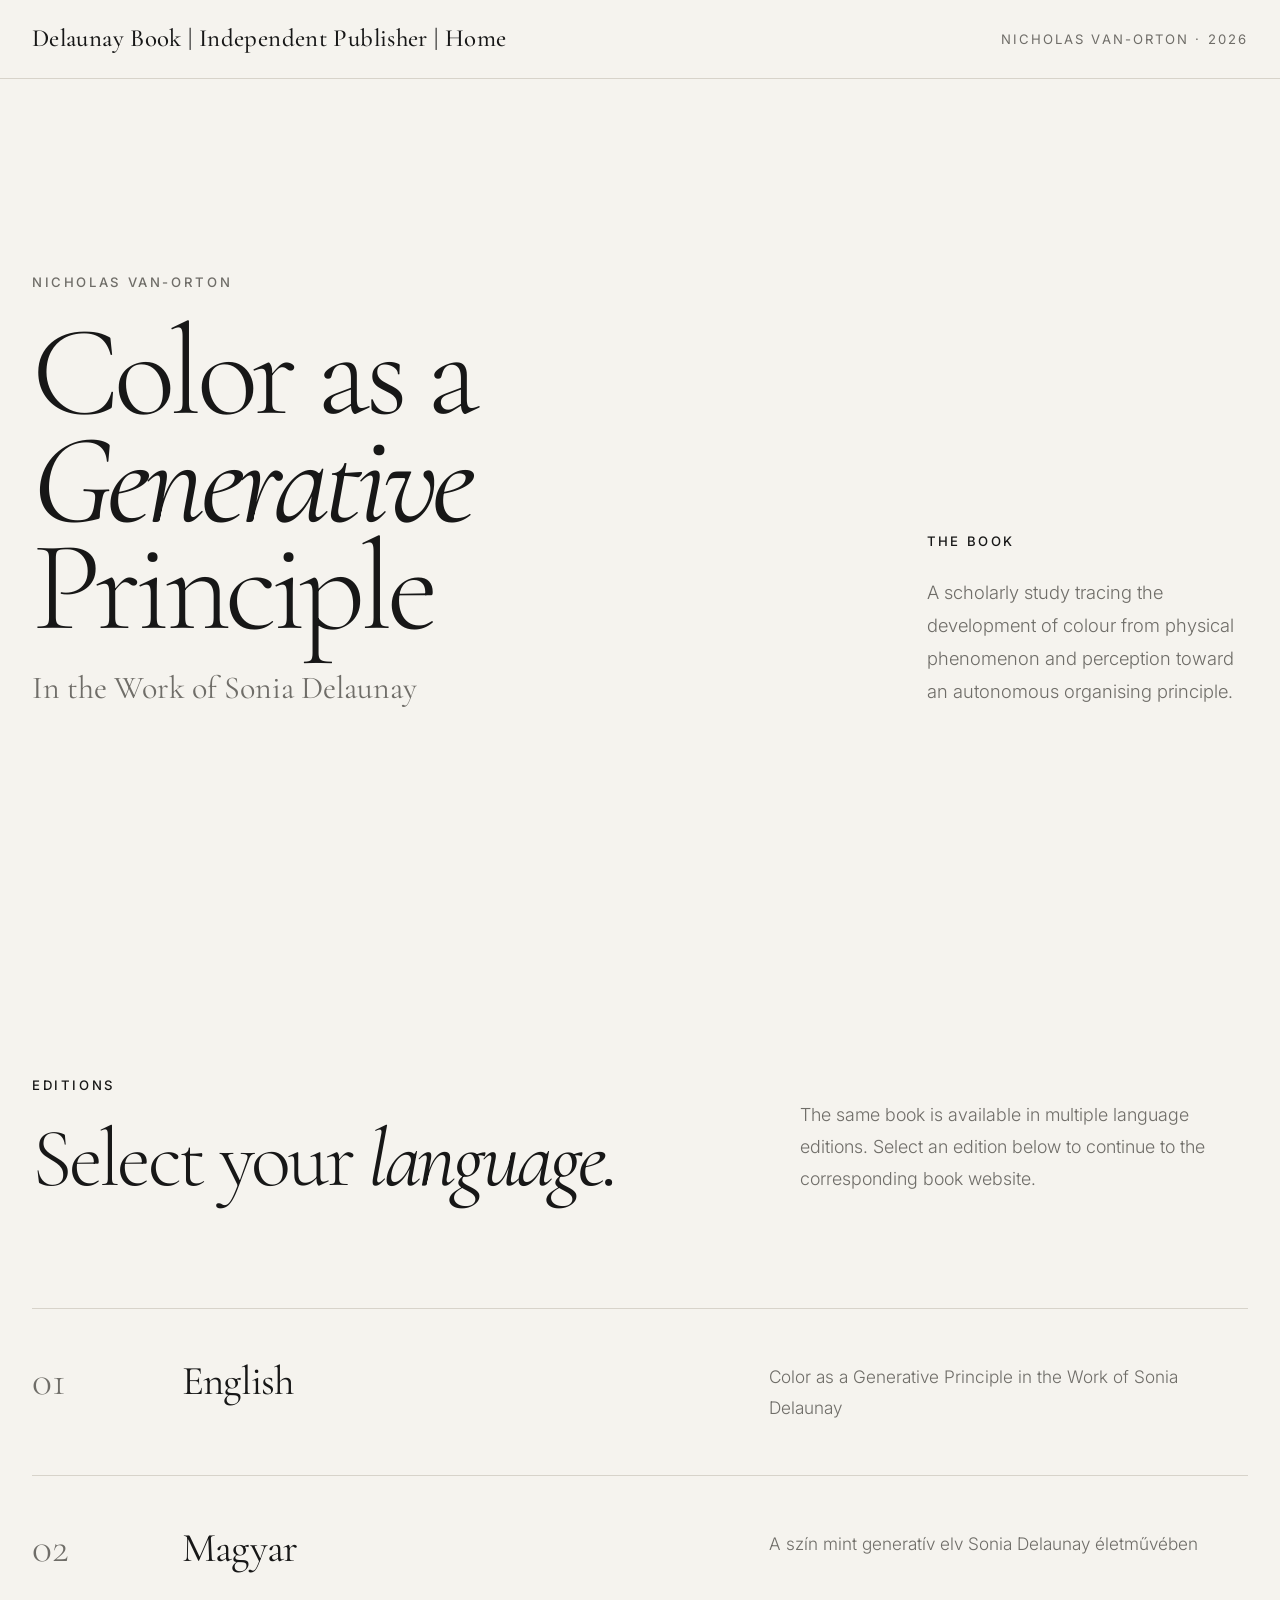
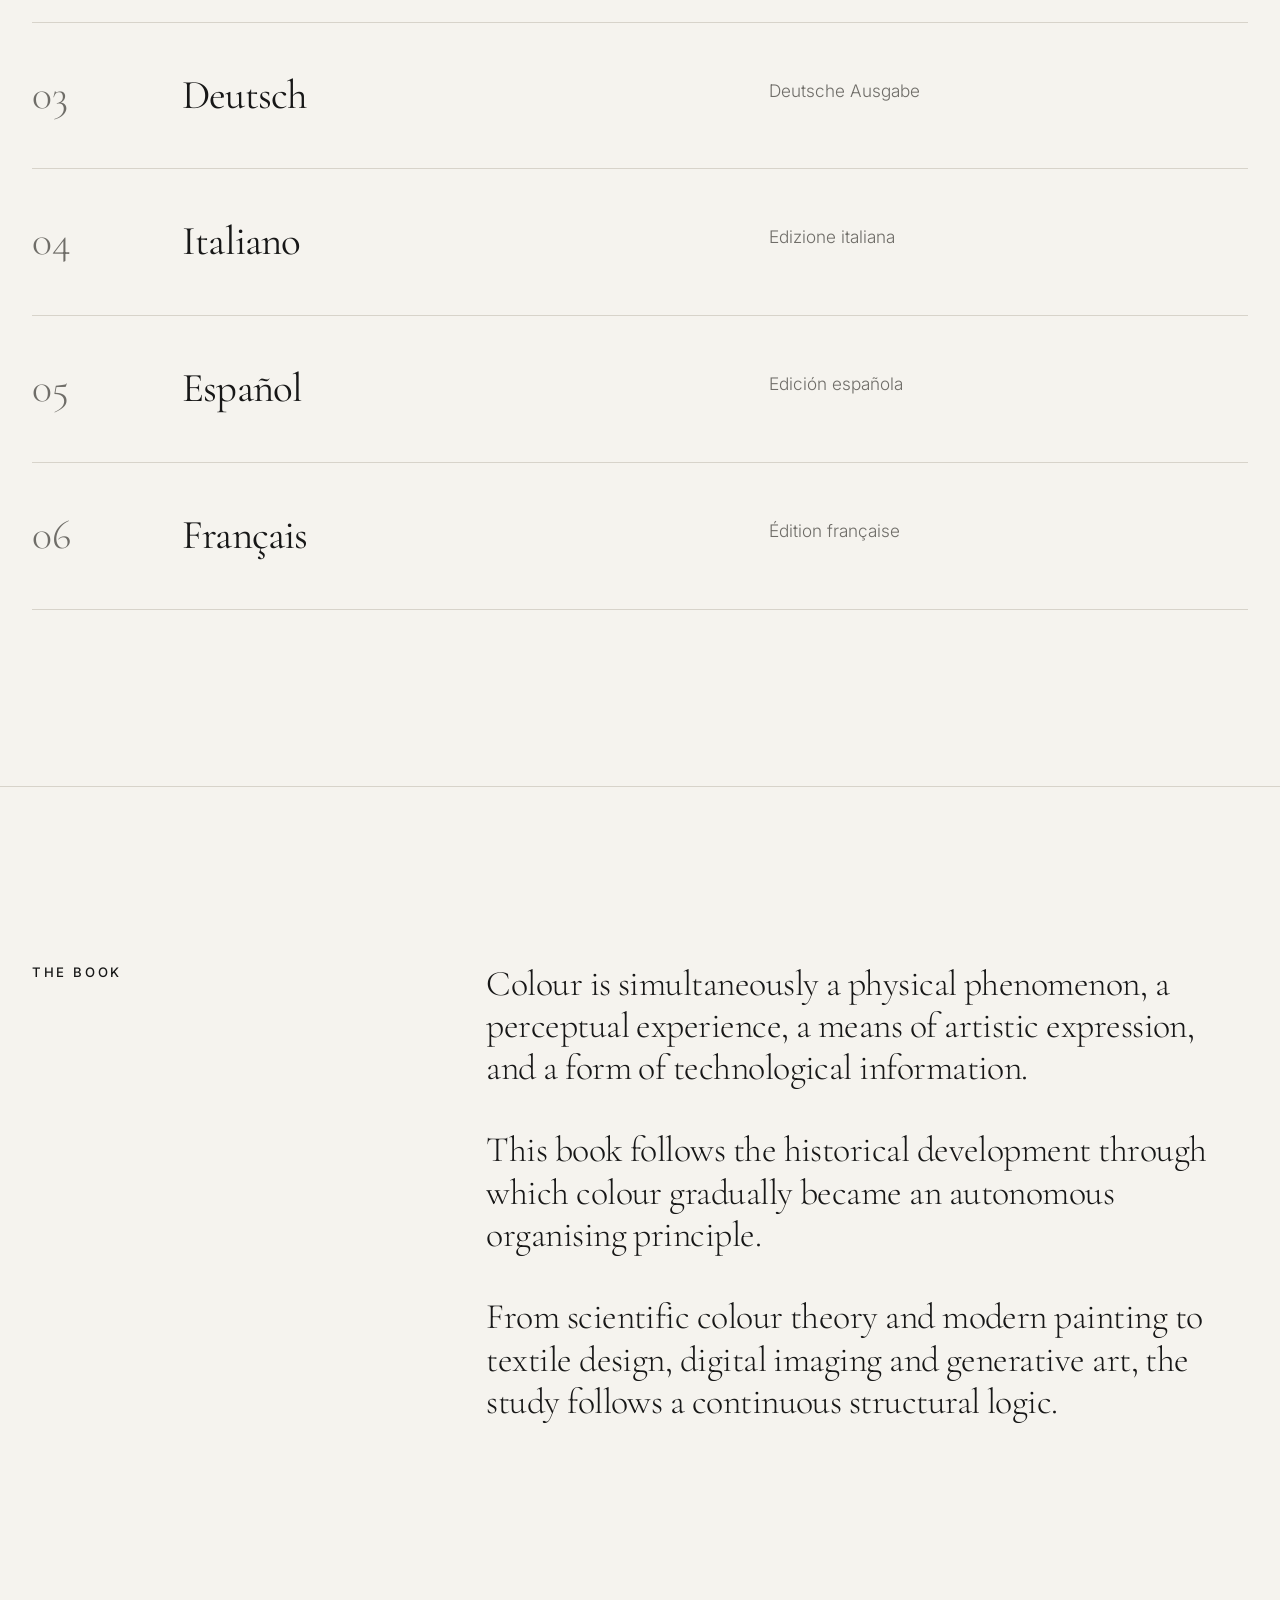
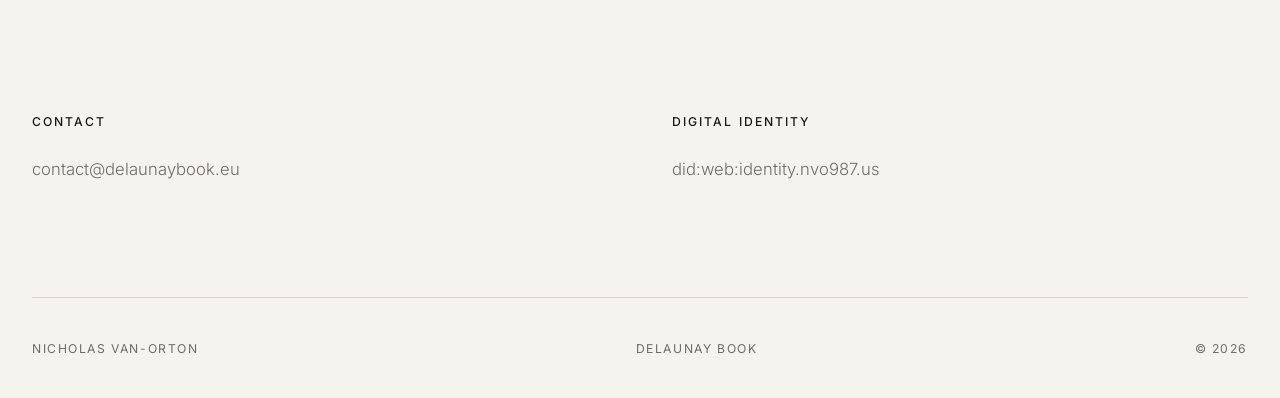
==== commit f70af6ba: "Update title and navigation text for consistency" ====
--- a/index.html
+++ b/index.html
@@ -4,7 +4,7 @@
     <meta charset="UTF-8">
     <meta name="viewport" content="width=device-width, initial-scale=1.0">
 
-    <title>DELAUNAY BOOK | Color as a Generative Principle in the Work of Sonia Delaunay | Nicholas Van-Orton | NVO987</title>
+    <title>Independent Publisher | Color as a Generative Principle in the Work of Sonia Delaunay | Nicholas Van-Orton | NVO987</title>
 
     <meta name="description" content="NVO987 is a multidisciplinary artistic and cultural initiative exploring the intersections of visual culture and art history.DELAUNAY BOOK — Color as a Generative Principle in the Work of Sonia Delaunay by Nicholas Van-Orton. The official multilingual book landing page.">
     <meta name="keywords" content="Delaunay Book, Sonia Delaunay, Nicholas Van-Orton, Color as a Generative Principle, colour theory, modern art, contemporary art, art history, visual culture, Simultanism, generative art, digital imaging, scholarly book, artistic research">
@@ -430,7 +430,7 @@
             href="#top"
             aria-label="Delaunay Book — Home"
         >
-            Delaunay Book | Home
+            Delaunay Book | Independent Publisher | Home
         </a>
 
         <span class="nav-meta">
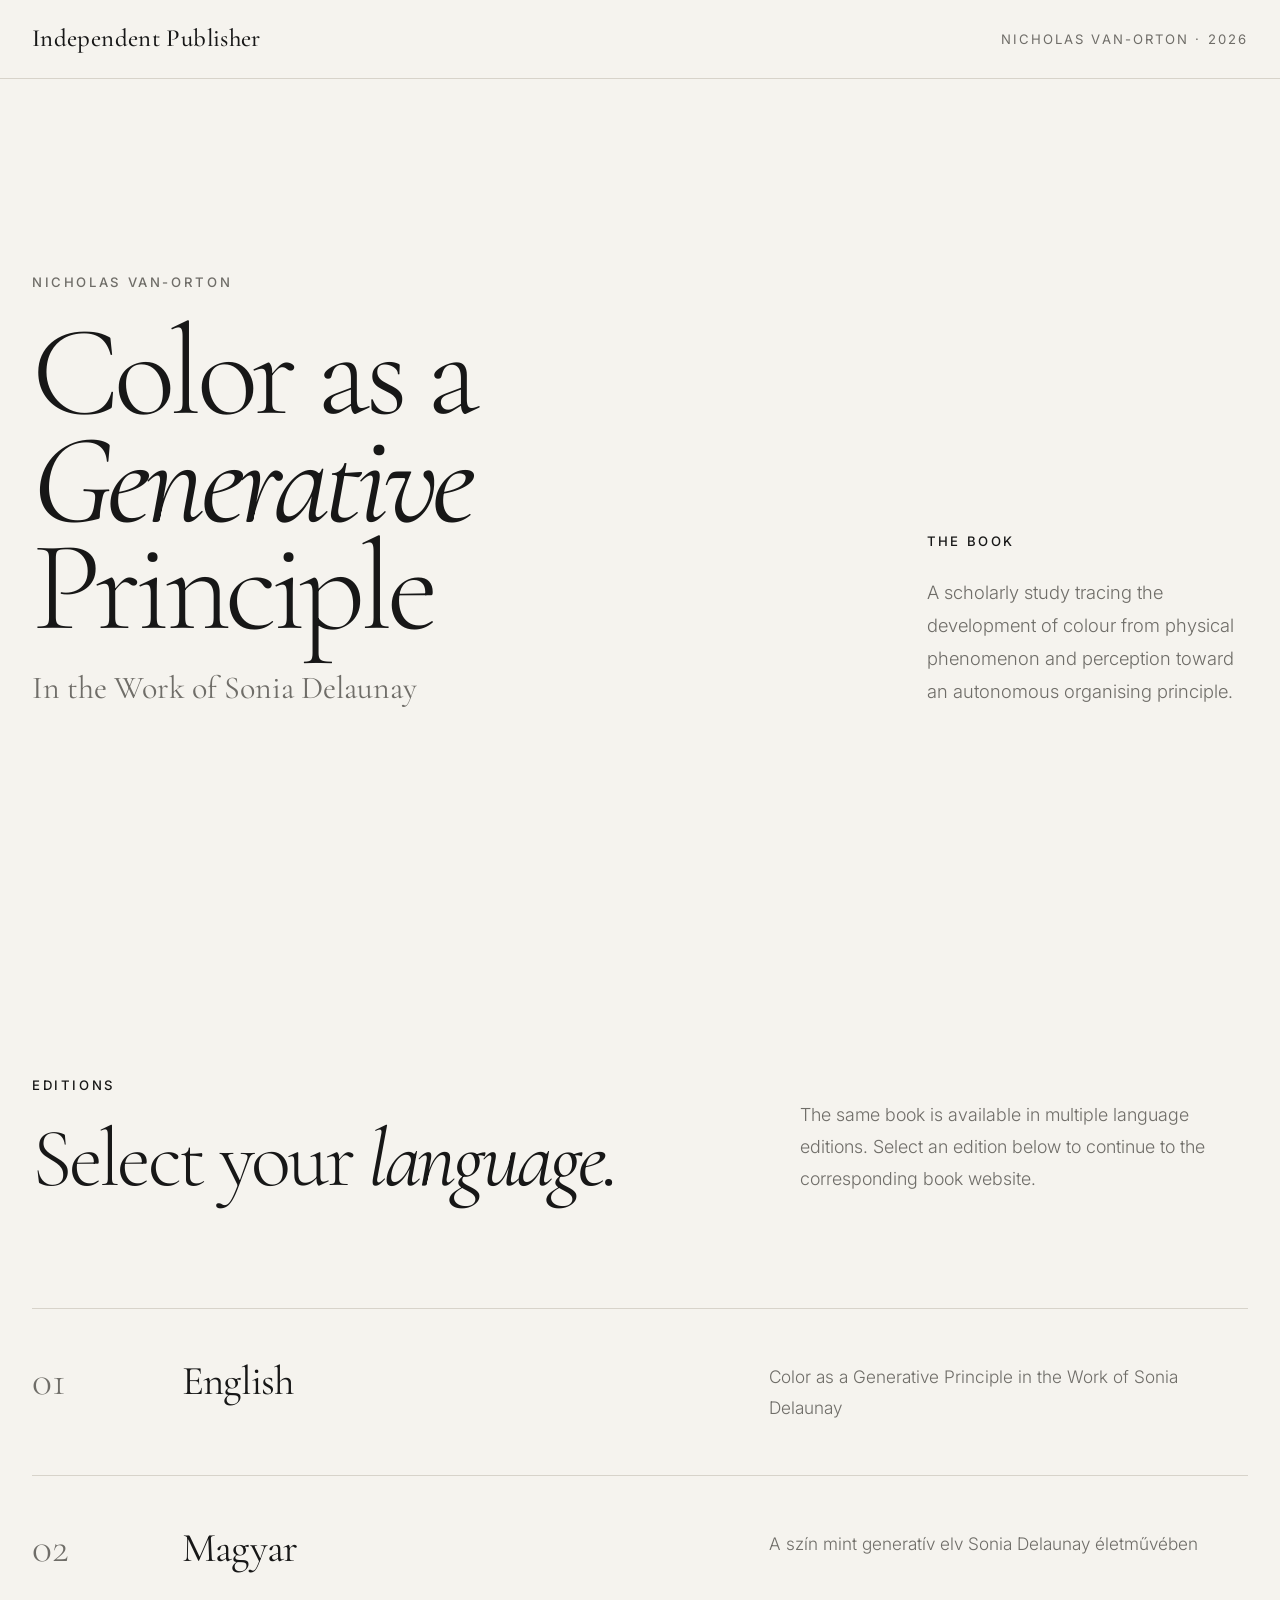
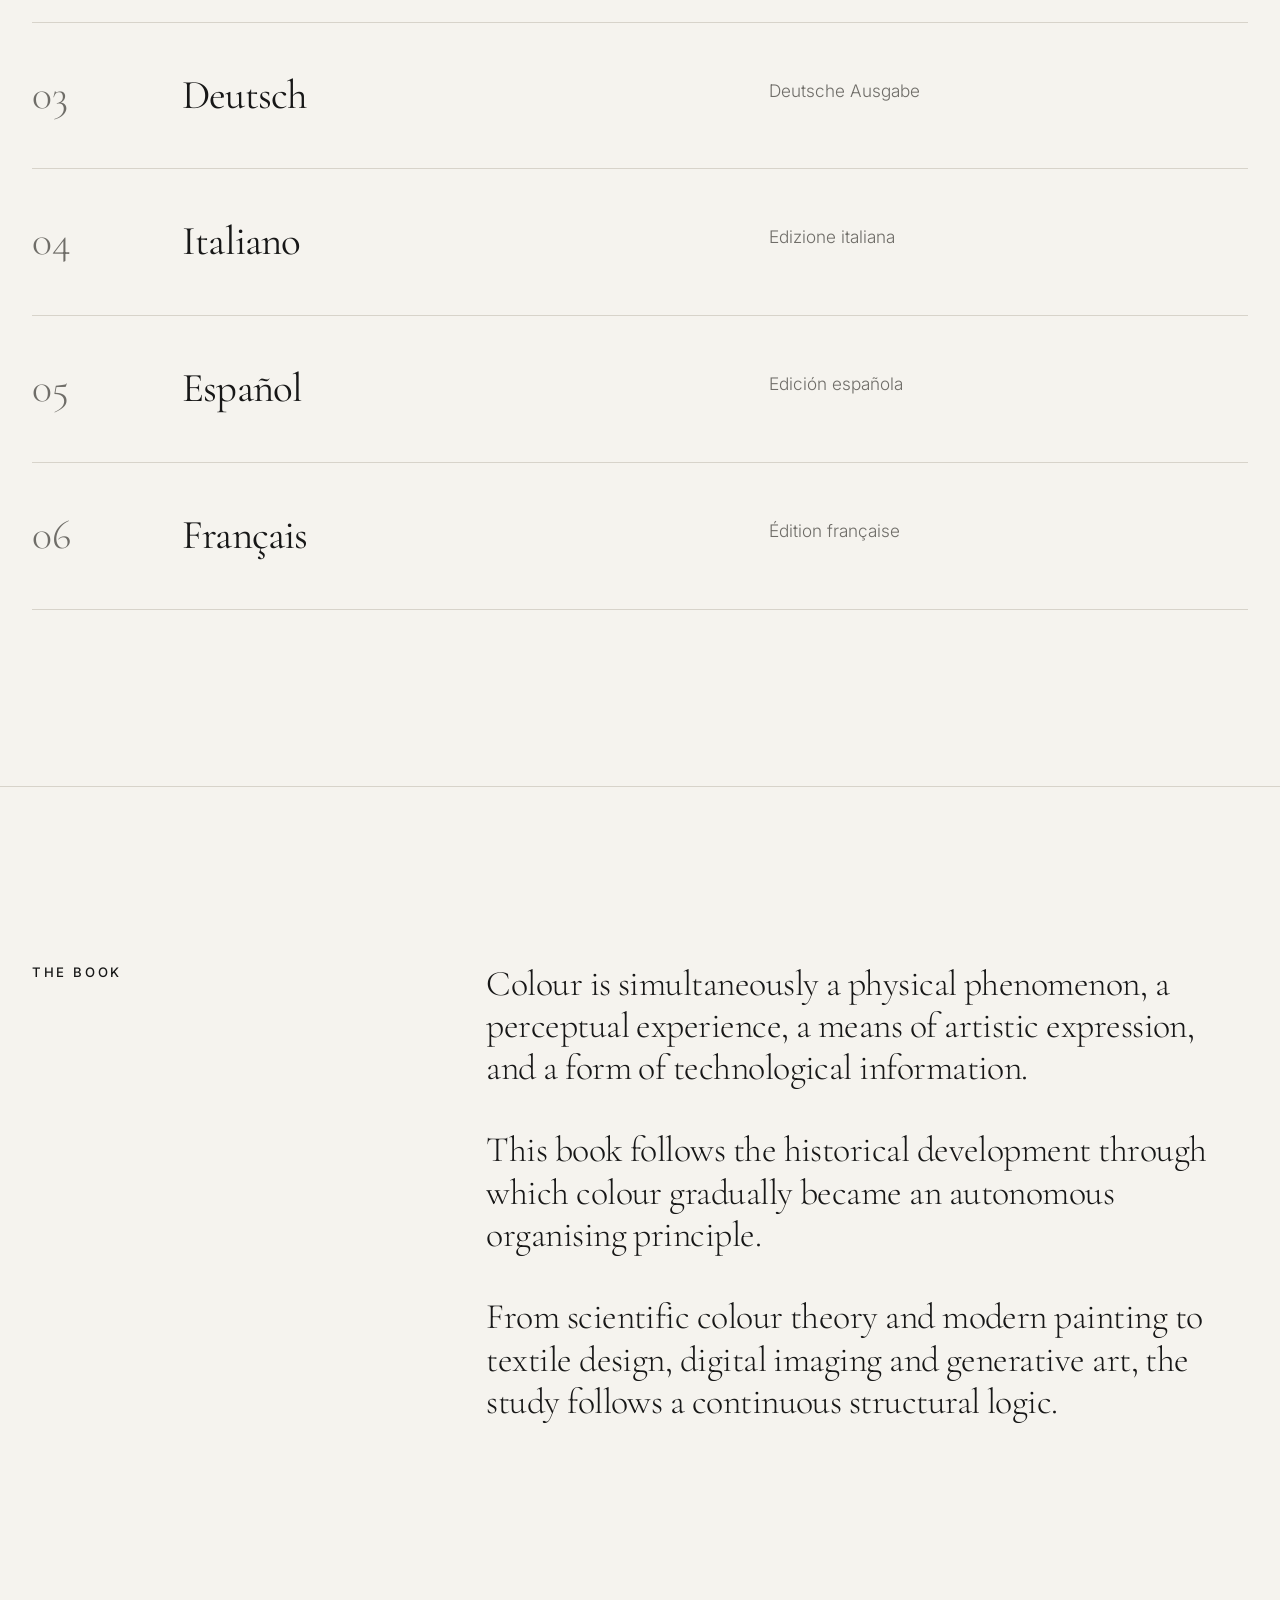
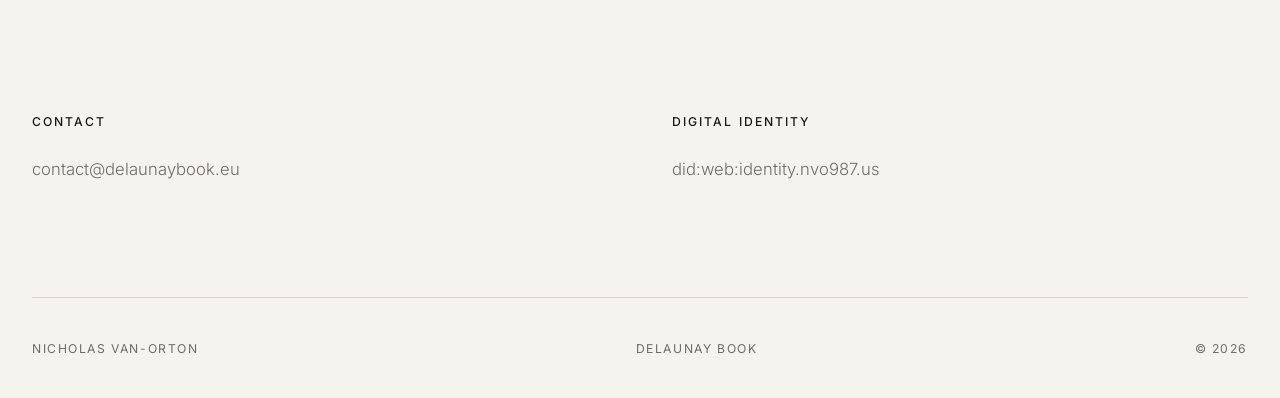
==== commit aa214dbf: "Update navigation brand text in index.html" ====
--- a/index.html
+++ b/index.html
@@ -430,7 +430,7 @@
             href="#top"
             aria-label="Delaunay Book — Home"
         >
-            Delaunay Book | Independent Publisher | Home
+            Independent Publisher
         </a>
 
         <span class="nav-meta">
